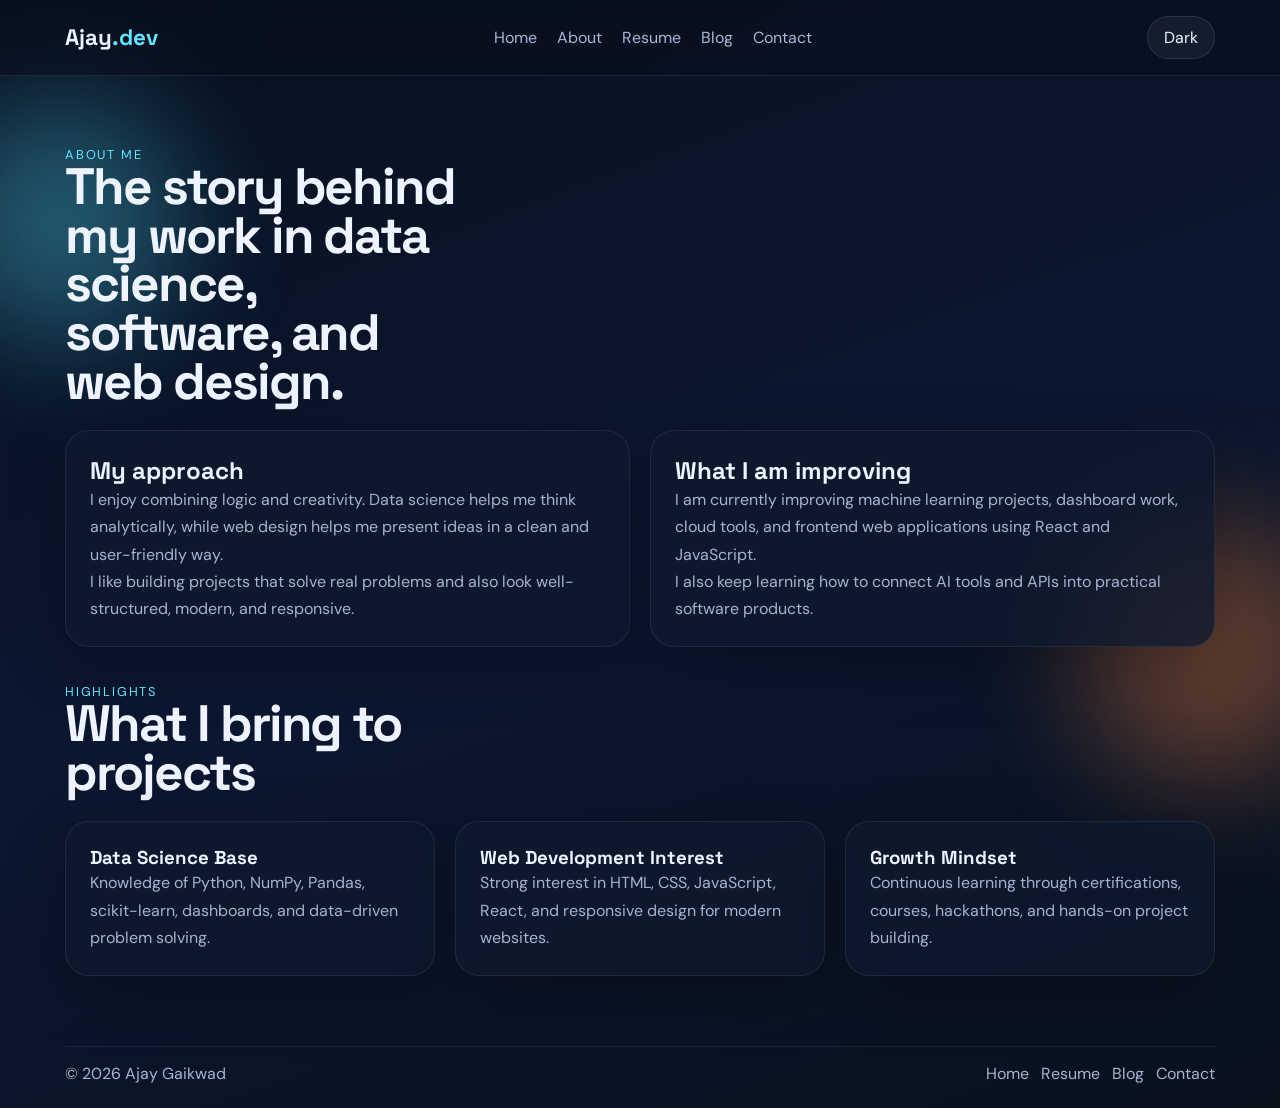
==== about.html @ 1c1d84cc "Week 1: Initial portfolio setup" ====
<!DOCTYPE html>
<html lang="en">
<head>
  <meta charset="UTF-8">
  <meta name="viewport" content="width=device-width, initial-scale=1.0">
  <title>About Ajay</title>
  <link rel="preconnect" href="https://fonts.googleapis.com">
  <link rel="preconnect" href="https://fonts.gstatic.com" crossorigin>
  <link href="https://fonts.googleapis.com/css2?family=Space+Grotesk:wght@400;500;700&family=DM+Sans:wght@400;500;700&display=swap" rel="stylesheet">
  <link rel="stylesheet" href="css/style.css">
</head>
<body>
  <div class="bg b1"></div>
  <div class="bg b2"></div>

  <header class="top">
    <nav class="wrap nav">
      <a href="index.html" class="logo">Ajay<span>.dev</span></a>
      <button class="menu-btn" type="button">Menu</button>
      <ul class="links">
        <li><a href="index.html">Home</a></li>
        <li><a href="about.html">About</a></li>
        <li><a href="resume.html">Resume</a></li>
        <li><a href="blog.html">Blog</a></li>
        <li><a href="contact.html">Contact</a></li>
      </ul>
      <button class="theme-btn" type="button">Dark</button>
    </nav>
  </header>

  <main class="sec wrap page">
    <div class="head show">
      <p class="small">About Me</p>
      <h1>The story behind my work in data science, software, and web design.</h1>
    </div>

    <div class="grid two">
      <div class="card show">
        <h2>My approach</h2>
        <p>I enjoy combining logic and creativity. Data science helps me think analytically, while web design helps me present ideas in a clean and user-friendly way.</p>
        <p>I like building projects that solve real problems and also look well-structured, modern, and responsive.</p>
      </div>
      <div class="card show">
        <h2>What I am improving</h2>
        <p>I am currently improving machine learning projects, dashboard work, cloud tools, and frontend web applications using React and JavaScript.</p>
        <p>I also keep learning how to connect AI tools and APIs into practical software products.</p>
      </div>
    </div>

    <div class="head show top-space">
      <p class="small">Highlights</p>
      <h2>What I bring to projects</h2>
    </div>

    <div class="grid three">
      <div class="card show">
        <h3>Data Science Base</h3>
        <p>Knowledge of Python, NumPy, Pandas, scikit-learn, dashboards, and data-driven problem solving.</p>
      </div>
      <div class="card show">
        <h3>Web Development Interest</h3>
        <p>Strong interest in HTML, CSS, JavaScript, React, and responsive design for modern websites.</p>
      </div>
      <div class="card show">
        <h3>Growth Mindset</h3>
        <p>Continuous learning through certifications, courses, hackathons, and hands-on project building.</p>
      </div>
    </div>
  </main>

  <footer class="foot">
    <div class="wrap foot-in">
      <p>&copy; <span id="year"></span> Ajay Gaikwad</p>
      <div class="foot-links">
        <a href="index.html">Home</a>
        <a href="resume.html">Resume</a>
        <a href="blog.html">Blog</a>
        <a href="contact.html">Contact</a>
      </div>
    </div>
  </footer>

  <script src="script.js"></script>
</body>
</html>
---- css/style.css ----
* {
  margin: 0;
  padding: 0;
  box-sizing: border-box;
}

html {
  scroll-behavior: smooth;
}

body {
  font-family: "DM Sans", sans-serif;
  color: #edf3ff;
  background: linear-gradient(160deg, #08111f, #0b1730, #09111d);
  overflow-x: hidden;
}

body.light {
  color: #1d2430;
  background: linear-gradient(160deg, #f7f1e8, #eee2d3, #f5ede4);
}

a {
  text-decoration: none;
  color: inherit;
}

button,
input,
textarea,
select {
  font: inherit;
}

.bg {
  position: fixed;
  border-radius: 50%;
  filter: blur(60px);
  z-index: -1;
  opacity: 0.35;
}

.b1 {
  top: 100px;
  left: -60px;
  width: 240px;
  height: 240px;
  background: #53dfff;
}

.b2 {
  right: -60px;
  bottom: 120px;
  width: 260px;
  height: 260px;
  background: #ff8a3d;
}

.wrap {
  width: min(1150px, calc(100% - 2rem));
  margin: auto;
}

.top {
  position: sticky;
  top: 0;
  z-index: 20;
  background: rgba(8, 16, 30, 0.55);
  backdrop-filter: blur(14px);
  border-bottom: 1px solid rgba(255, 255, 255, 0.08);
}

body.light .top {
  background: rgba(255, 255, 255, 0.6);
}

.nav {
  display: flex;
  align-items: center;
  justify-content: space-between;
  gap: 1rem;
  padding: 16px 0;
}

.logo,
h1,
h2,
h3 {
  font-family: "Space Grotesk", sans-serif;
}

.logo {
  font-size: 1.4rem;
  font-weight: 700;
}

.logo span,
.small,
.read {
  color: #63e4ff;
}

body.light .logo span,
body.light .small,
body.light .read {
  color: #006d93;
}

.links {
  display: flex;
  gap: 20px;
  list-style: none;
}

.links a {
  color: #a8b7d3;
}

body.light .links a {
  color: #5f6878;
}

.menu-btn,
.theme-btn,
.btn,
.f-btn,
.top-btn {
  border: 1px solid rgba(255, 255, 255, 0.1);
  border-radius: 999px;
  padding: 10px 16px;
  cursor: pointer;
  transition: 0.3s;
}

.menu-btn,
.theme-btn,
.f-btn,
.top-btn {
  background: rgba(255, 255, 255, 0.05);
  color: inherit;
}

.menu-btn {
  display: none;
}

.btn:hover,
.theme-btn:hover,
.menu-btn:hover,
.f-btn:hover,
.top-btn:hover {
  transform: translateY(-2px);
}

.main-btn {
  background: linear-gradient(135deg, #ff8a3d, #ffe27a);
  color: #111;
  font-weight: 700;
  border: none;
}

.alt-btn {
  background: rgba(255, 255, 255, 0.06);
}

.hero,
.grid,
.mini-grid,
.strip,
.last,
.foot-in {
  display: grid;
  gap: 20px;
}

.hero {
  grid-template-columns: 1.1fr 0.9fr;
  min-height: calc(100vh - 74px);
  align-items: center;
  padding: 70px 0 50px;
}

.hero h1,
.head h1,
.head h2,
.last h2 {
  font-size: clamp(2.3rem, 5vw, 5.4rem);
  line-height: 0.95;
  letter-spacing: -0.04em;
}

.head h1,
.head h2,
.last h2 {
  font-size: clamp(2rem, 4vw, 3.4rem);
  max-width: 12ch;
}

.small {
  font-size: 0.8rem;
  letter-spacing: 0.14em;
  text-transform: uppercase;
}

.text,
.text2,
.card p,
.box p,
.form label,
.note {
  color: #a5b5d1;
  line-height: 1.7;
}

body.light .text,
body.light .text2,
body.light .card p,
body.light .box p,
body.light .form label,
body.light .note {
  color: #616c7d;
}

.text {
  max-width: 55ch;
  margin-top: 18px;
}

.btns,
.tags,
.filters,
.foot-links,
.line,
.top-row {
  display: flex;
  flex-wrap: wrap;
  gap: 12px;
  align-items: center;
}

.btns {
  margin-top: 28px;
}

.tags {
  margin-top: 18px;
}

.tags span {
  padding: 10px 14px;
  border-radius: 999px;
  border: 1px solid rgba(255, 255, 255, 0.1);
  background: rgba(255, 255, 255, 0.04);
}

body.light .tags span {
  border-color: rgba(0, 0, 0, 0.08);
  background: rgba(255, 255, 255, 0.5);
}

.box,
.card,
.strip,
.last,
.form {
  background: rgba(14, 25, 45, 0.8);
  border: 1px solid rgba(255, 255, 255, 0.08);
  box-shadow: 0 18px 60px rgba(0, 0, 0, 0.25);
  border-radius: 24px;
  padding: 24px;
}

body.light .box,
body.light .card,
body.light .strip,
body.light .last,
body.light .form {
  background: rgba(255, 255, 255, 0.75);
  border-color: rgba(0, 0, 0, 0.08);
}

.big-box {
  margin-bottom: 20px;
}

.mini-grid {
  grid-template-columns: repeat(2, 1fr);
}

.full {
  grid-column: 1 / -1;
}

.num {
  font-size: clamp(2rem, 4vw, 2.8rem);
}

.dot {
  width: 12px;
  height: 12px;
  background: #66f3aa;
  border-radius: 50%;
  box-shadow: 0 0 0 8px rgba(102, 243, 170, 0.12);
}

.strip {
  grid-template-columns: 1fr auto;
  margin-bottom: 20px;
}

.sec,
.page {
  padding: 70px 0;
}

.head {
  margin-bottom: 24px;
}

.grid.one {
  grid-template-columns: 1fr;
}

.grid.two {
  grid-template-columns: repeat(2, 1fr);
}

.grid.three {
  grid-template-columns: repeat(3, 1fr);
}

.year-box {
  padding-bottom: 16px;
  margin-bottom: 16px;
  border-bottom: 1px solid rgba(255, 255, 255, 0.08);
}

body.light .year-box {
  border-color: rgba(0, 0, 0, 0.08);
}

.year-box span {
  color: #ff8a3d;
  font-weight: 700;
}

.no-line {
  border-bottom: none;
  margin-bottom: 0;
  padding-bottom: 0;
}

.skill {
  padding: 20px;
  border-radius: 18px;
  border: 1px solid rgba(255, 255, 255, 0.08);
  background: rgba(255, 255, 255, 0.03);
}

body.light .skill {
  border-color: rgba(0, 0, 0, 0.08);
  background: rgba(255, 255, 255, 0.55);
}

.skill-top {
  display: flex;
  justify-content: space-between;
  margin-bottom: 10px;
}

.bar {
  height: 12px;
  background: rgba(255, 255, 255, 0.08);
  border-radius: 999px;
  overflow: hidden;
}

.bar div {
  width: 0;
  height: 100%;
  background: linear-gradient(90deg, #63e4ff, #ff8a3d);
  transition: 1.2s;
}

.f-btn.on {
  background: #edf3ff;
  color: #111;
}

.project {
  gap: 14px;
}

.read {
  font-weight: 700;
}

.last {
  grid-template-columns: 1fr auto;
  align-items: center;
}

.top-space {
  margin-top: 36px;
}

.form {
  display: grid;
  gap: 14px;
}

.form label {
  display: grid;
  gap: 6px;
}

.form input,
.form textarea,
.form select {
  width: 100%;
  padding: 14px 16px;
  border: 1px solid rgba(255, 255, 255, 0.1);
  border-radius: 16px;
  background: rgba(255, 255, 255, 0.04);
  color: inherit;
}

.error {
  color: #ff8f8f;
  font-size: 0.9rem;
  min-height: 18px;
}

body.light .error {
  color: #c74040;
}

.list {
  padding-left: 20px;
  line-height: 1.8;
}

.resume-item {
  padding: 14px 0;
  border-bottom: 1px solid rgba(255, 255, 255, 0.08);
}

body.light .resume-item {
  border-color: rgba(0, 0, 0, 0.08);
}

.resume-item:last-child {
  border-bottom: none;
}

body.light .form input,
body.light .form textarea,
body.light .form select {
  border-color: rgba(0, 0, 0, 0.08);
  background: rgba(255, 255, 255, 0.8);
}

.foot {
  padding: 0 0 24px;
}

.foot-in {
  grid-template-columns: 1fr auto;
  padding-top: 16px;
  border-top: 1px solid rgba(255, 255, 255, 0.08);
  color: #a5b5d1;
}

body.light .foot-in {
  border-color: rgba(0, 0, 0, 0.08);
  color: #616c7d;
}

.top-btn {
  position: fixed;
  right: 16px;
  bottom: 16px;
  opacity: 0;
  visibility: hidden;
}

.show-top {
  opacity: 1;
  visibility: visible;
}

.show {
  opacity: 0;
  transform: translateY(25px);
  transition: 0.7s;
}

.done {
  opacity: 1;
  transform: translateY(0);
}

@media (max-width: 900px) {
  .hero,
  .grid.two,
  .grid.three,
  .strip,
  .last,
  .foot-in {
    grid-template-columns: 1fr;
  }

  .hero {
    min-height: auto;
  }
}

@media (max-width: 760px) {
  .menu-btn {
    display: inline-block;
  }

  .links {
    display: none;
    width: 100%;
    flex-direction: column;
    padding: 16px;
    border-radius: 18px;
    background: rgba(14, 25, 45, 0.92);
  }

  body.light .links {
    background: rgba(255, 255, 255, 0.92);
  }

  .links.open {
    display: flex;
  }

  .nav {
    flex-wrap: wrap;
  }

  .theme-btn {
    margin-left: auto;
  }

  .mini-grid {
    grid-template-columns: 1fr;
  }

  .full {
    grid-column: auto;
  }
}

@media (max-width: 560px) {
  .wrap {
    width: calc(100% - 1.2rem);
  }

  .btns,
  .filters {
    flex-direction: column;
    align-items: stretch;
  }

  .btn,
  .f-btn {
    width: 100%;
    text-align: center;
  }
}
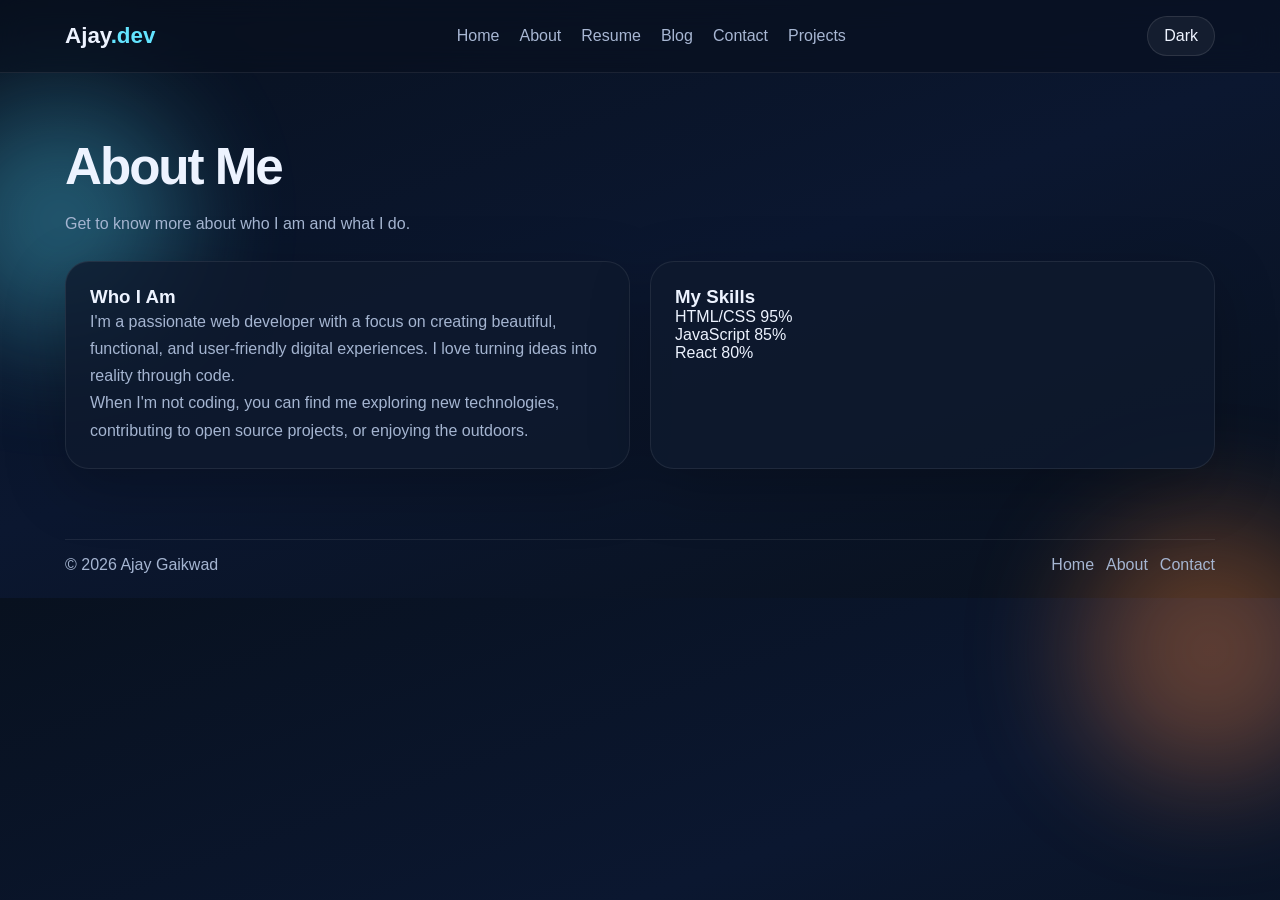
==== commit 555760fc: "adding mini projects in portfolio understanding user interaction also added authentication" ====
--- a/about.html
+++ b/about.html
@@ -3,10 +3,7 @@
 <head>
   <meta charset="UTF-8">
   <meta name="viewport" content="width=device-width, initial-scale=1.0">
-  <title>About Ajay</title>
-  <link rel="preconnect" href="https://fonts.googleapis.com">
-  <link rel="preconnect" href="https://fonts.gstatic.com" crossorigin>
-  <link href="https://fonts.googleapis.com/css2?family=Space+Grotesk:wght@400;500;700&family=DM+Sans:wght@400;500;700&display=swap" rel="stylesheet">
+  <title>About Me | Ajay's Portfolio</title>
   <link rel="stylesheet" href="css/style.css">
 </head>
 <body>
@@ -19,53 +16,68 @@
       <button class="menu-btn" type="button">Menu</button>
       <ul class="links">
         <li><a href="index.html">Home</a></li>
-        <li><a href="about.html">About</a></li>
+        <li><a href="about.html" class="active">About</a></li>
         <li><a href="resume.html">Resume</a></li>
         <li><a href="blog.html">Blog</a></li>
         <li><a href="contact.html">Contact</a></li>
+        <li class="dropdown">
+          <a href="javascript:void(0)" class="dropbtn">Projects</a>
+          <div class="dropdown-content">
+            <a href="projects/calculator.html">Calculator</a>
+            <a href="projects/todo.html">To-Do List</a>
+            <a href="projects/clock.html">Digital Clock</a>
+          </div>
+        </li>
       </ul>
       <button class="theme-btn" type="button">Dark</button>
     </nav>
   </header>
 
-  <main class="sec wrap page">
-    <div class="head show">
-      <p class="small">About Me</p>
-      <h1>The story behind my work in data science, software, and web design.</h1>
-    </div>
-
-    <div class="grid two">
-      <div class="card show">
-        <h2>My approach</h2>
-        <p>I enjoy combining logic and creativity. Data science helps me think analytically, while web design helps me present ideas in a clean and user-friendly way.</p>
-        <p>I like building projects that solve real problems and also look well-structured, modern, and responsive.</p>
+  <main class="wrap">
+    <section class="sec">
+      <div class="head">
+        <h1>About <span>Me</span></h1>
+        <p class="text">Get to know more about who I am and what I do.</p>
       </div>
-      <div class="card show">
-        <h2>What I am improving</h2>
-        <p>I am currently improving machine learning projects, dashboard work, cloud tools, and frontend web applications using React and JavaScript.</p>
-        <p>I also keep learning how to connect AI tools and APIs into practical software products.</p>
+      
+      <div class="grid two">
+        <div class="box">
+          <h3>Who I Am</h3>
+          <p>I'm a passionate web developer with a focus on creating beautiful, functional, and user-friendly digital experiences. I love turning ideas into reality through code.</p>
+          <p>When I'm not coding, you can find me exploring new technologies, contributing to open source projects, or enjoying the outdoors.</p>
+        </div>
+        <div class="box">
+          <h3>My Skills</h3>
+          <div class="skill">
+            <div class="skill-top">
+              <span>HTML/CSS</span>
+              <span>95%</span>
+            </div>
+            <div class="bar">
+              <div style="width: 95%"></div>
+            </div>
+          </div>
+          <div class="skill">
+            <div class="skill-top">
+              <span>JavaScript</span>
+              <span>85%</span>
+            </div>
+            <div class="bar">
+              <div style="width: 85%"></div>
+            </div>
+          </div>
+          <div class="skill">
+            <div class="skill-top">
+              <span>React</span>
+              <span>80%</span>
+            </div>
+            <div class="bar">
+              <div style="width: 80%"></div>
+            </div>
+          </div>
+        </div>
       </div>
-    </div>
-
-    <div class="head show top-space">
-      <p class="small">Highlights</p>
-      <h2>What I bring to projects</h2>
-    </div>
-
-    <div class="grid three">
-      <div class="card show">
-        <h3>Data Science Base</h3>
-        <p>Knowledge of Python, NumPy, Pandas, scikit-learn, dashboards, and data-driven problem solving.</p>
-      </div>
-      <div class="card show">
-        <h3>Web Development Interest</h3>
-        <p>Strong interest in HTML, CSS, JavaScript, React, and responsive design for modern websites.</p>
-      </div>
-      <div class="card show">
-        <h3>Growth Mindset</h3>
-        <p>Continuous learning through certifications, courses, hackathons, and hands-on project building.</p>
-      </div>
-    </div>
+    </section>
   </main>
 
   <footer class="foot">
@@ -73,13 +85,12 @@
       <p>&copy; <span id="year"></span> Ajay Gaikwad</p>
       <div class="foot-links">
         <a href="index.html">Home</a>
-        <a href="resume.html">Resume</a>
-        <a href="blog.html">Blog</a>
+        <a href="about.html">About</a>
         <a href="contact.html">Contact</a>
       </div>
     </div>
   </footer>
 
-  <script src="script.js"></script>
+  <script src="js/script.js"></script>
 </body>
-</html>
+</html>
--- a/css/style.css
+++ b/css/style.css
@@ -25,10 +25,7 @@
   color: inherit;
 }
 
-button,
-input,
-textarea,
-select {
+button, input, textarea, select {
   font: inherit;
 }
 
@@ -82,10 +79,7 @@
   padding: 16px 0;
 }
 
-.logo,
-h1,
-h2,
-h3 {
+.logo, h1, h2, h3 {
   font-family: "Space Grotesk", sans-serif;
 }
 
@@ -94,15 +88,11 @@
   font-weight: 700;
 }
 
-.logo span,
-.small,
-.read {
+.logo span, .small, .read {
   color: #63e4ff;
 }
 
-body.light .logo span,
-body.light .small,
-body.light .read {
+body.light .logo span, body.light .small, body.light .read {
   color: #006d93;
 }
 
@@ -120,11 +110,7 @@
   color: #5f6878;
 }
 
-.menu-btn,
-.theme-btn,
-.btn,
-.f-btn,
-.top-btn {
+.menu-btn, .theme-btn, .btn, .f-btn, .top-btn {
   border: 1px solid rgba(255, 255, 255, 0.1);
   border-radius: 999px;
   padding: 10px 16px;
@@ -132,10 +118,7 @@
   transition: 0.3s;
 }
 
-.menu-btn,
-.theme-btn,
-.f-btn,
-.top-btn {
+.menu-btn, .theme-btn, .f-btn, .top-btn {
   background: rgba(255, 255, 255, 0.05);
   color: inherit;
 }
@@ -144,11 +127,7 @@
   display: none;
 }
 
-.btn:hover,
-.theme-btn:hover,
-.menu-btn:hover,
-.f-btn:hover,
-.top-btn:hover {
+.btn:hover, .theme-btn:hover, .menu-btn:hover, .f-btn:hover, .top-btn:hover {
   transform: translateY(-2px);
 }
 
@@ -163,12 +142,7 @@
   background: rgba(255, 255, 255, 0.06);
 }
 
-.hero,
-.grid,
-.mini-grid,
-.strip,
-.last,
-.foot-in {
+.hero, .grid, .mini-grid, .strip, .last, .foot-in {
   display: grid;
   gap: 20px;
 }
@@ -180,18 +154,13 @@
   padding: 70px 0 50px;
 }
 
-.hero h1,
-.head h1,
-.head h2,
-.last h2 {
+.hero h1, .head h1, .head h2, .last h2 {
   font-size: clamp(2.3rem, 5vw, 5.4rem);
   line-height: 0.95;
   letter-spacing: -0.04em;
 }
 
-.head h1,
-.head h2,
-.last h2 {
+.head h1, .head h2, .last h2 {
   font-size: clamp(2rem, 4vw, 3.4rem);
   max-width: 12ch;
 }
@@ -202,22 +171,12 @@
   text-transform: uppercase;
 }
 
-.text,
-.text2,
-.card p,
-.box p,
-.form label,
-.note {
+.text, .text2, .card p, .box p, .form label, .note {
   color: #a5b5d1;
   line-height: 1.7;
 }
 
-body.light .text,
-body.light .text2,
-body.light .card p,
-body.light .box p,
-body.light .form label,
-body.light .note {
+body.light .text, body.light .text2, body.light .card p, body.light .box p, body.light .form label, body.light .note {
   color: #616c7d;
 }
 
@@ -226,12 +185,7 @@
   margin-top: 18px;
 }
 
-.btns,
-.tags,
-.filters,
-.foot-links,
-.line,
-.top-row {
+.btns, .tags, .filters, .foot-links, .line, .top-row {
   display: flex;
   flex-wrap: wrap;
   gap: 12px;
@@ -258,11 +212,7 @@
   background: rgba(255, 255, 255, 0.5);
 }
 
-.box,
-.card,
-.strip,
-.last,
-.form {
+.box, .card, .strip, .last, .form {
   background: rgba(14, 25, 45, 0.8);
   border: 1px solid rgba(255, 255, 255, 0.08);
   box-shadow: 0 18px 60px rgba(0, 0, 0, 0.25);
@@ -270,11 +220,7 @@
   padding: 24px;
 }
 
-body.light .box,
-body.light .card,
-body.light .strip,
-body.light .last,
-body.light .form {
+body.light .box, body.light .card, body.light .strip, body.light .last, body.light .form {
   background: rgba(255, 255, 255, 0.75);
   border-color: rgba(0, 0, 0, 0.08);
 }
@@ -308,8 +254,7 @@
   margin-bottom: 20px;
 }
 
-.sec,
-.page {
+.sec, .page {
   padding: 70px 0;
 }
 
@@ -329,135 +274,51 @@
   grid-template-columns: repeat(3, 1fr);
 }
 
-.year-box {
-  padding-bottom: 16px;
-  margin-bottom: 16px;
-  border-bottom: 1px solid rgba(255, 255, 255, 0.08);
-}
-
-body.light .year-box {
-  border-color: rgba(0, 0, 0, 0.08);
-}
-
-.year-box span {
-  color: #ff8a3d;
-  font-weight: 700;
-}
-
-.no-line {
-  border-bottom: none;
-  margin-bottom: 0;
-  padding-bottom: 0;
-}
-
-.skill {
-  padding: 20px;
-  border-radius: 18px;
-  border: 1px solid rgba(255, 255, 255, 0.08);
-  background: rgba(255, 255, 255, 0.03);
-}
-
-body.light .skill {
-  border-color: rgba(0, 0, 0, 0.08);
-  background: rgba(255, 255, 255, 0.55);
-}
-
-.skill-top {
-  display: flex;
-  justify-content: space-between;
-  margin-bottom: 10px;
-}
-
-.bar {
-  height: 12px;
-  background: rgba(255, 255, 255, 0.08);
-  border-radius: 999px;
+.project-card {
+  transition: transform 0.3s;
+}
+
+.project-card:hover {
+  transform: translateY(-5px);
+}
+
+.dropdown {
+  position: relative;
+  display: inline-block;
+}
+
+.dropdown-content {
+  display: none;
+  position: absolute;
+  background: rgba(14, 25, 45, 0.95);
+  min-width: 160px;
+  box-shadow: 0 8px 16px rgba(0, 0, 0, 0.2);
+  z-index: 1;
+  border-radius: 12px;
   overflow: hidden;
 }
 
-.bar div {
-  width: 0;
-  height: 100%;
-  background: linear-gradient(90deg, #63e4ff, #ff8a3d);
-  transition: 1.2s;
-}
-
-.f-btn.on {
-  background: #edf3ff;
-  color: #111;
-}
-
-.project {
-  gap: 14px;
-}
-
-.read {
-  font-weight: 700;
-}
-
-.last {
-  grid-template-columns: 1fr auto;
-  align-items: center;
-}
-
-.top-space {
-  margin-top: 36px;
-}
-
-.form {
-  display: grid;
-  gap: 14px;
-}
-
-.form label {
-  display: grid;
-  gap: 6px;
-}
-
-.form input,
-.form textarea,
-.form select {
-  width: 100%;
-  padding: 14px 16px;
-  border: 1px solid rgba(255, 255, 255, 0.1);
-  border-radius: 16px;
-  background: rgba(255, 255, 255, 0.04);
+body.light .dropdown-content {
+  background: rgba(255, 255, 255, 0.95);
+}
+
+.dropdown-content a {
   color: inherit;
-}
-
-.error {
-  color: #ff8f8f;
-  font-size: 0.9rem;
-  min-height: 18px;
-}
-
-body.light .error {
-  color: #c74040;
-}
-
-.list {
-  padding-left: 20px;
-  line-height: 1.8;
-}
-
-.resume-item {
-  padding: 14px 0;
-  border-bottom: 1px solid rgba(255, 255, 255, 0.08);
-}
-
-body.light .resume-item {
-  border-color: rgba(0, 0, 0, 0.08);
-}
-
-.resume-item:last-child {
-  border-bottom: none;
-}
-
-body.light .form input,
-body.light .form textarea,
-body.light .form select {
-  border-color: rgba(0, 0, 0, 0.08);
-  background: rgba(255, 255, 255, 0.8);
+  padding: 12px 16px;
+  display: block;
+  transition: background 0.2s;
+}
+
+.dropdown-content a:hover {
+  background: rgba(255, 255, 255, 0.1);
+}
+
+body.light .dropdown-content a:hover {
+  background: rgba(0, 0, 0, 0.05);
+}
+
+.dropdown:hover .dropdown-content {
+  display: block;
 }
 
 .foot {
@@ -476,19 +337,6 @@
   color: #616c7d;
 }
 
-.top-btn {
-  position: fixed;
-  right: 16px;
-  bottom: 16px;
-  opacity: 0;
-  visibility: hidden;
-}
-
-.show-top {
-  opacity: 1;
-  visibility: visible;
-}
-
 .show {
   opacity: 0;
   transform: translateY(25px);
@@ -501,12 +349,7 @@
 }
 
 @media (max-width: 900px) {
-  .hero,
-  .grid.two,
-  .grid.three,
-  .strip,
-  .last,
-  .foot-in {
+  .hero, .grid.two, .grid.three, .strip, .last, .foot-in {
     grid-template-columns: 1fr;
   }
 
@@ -559,15 +402,13 @@
     width: calc(100% - 1.2rem);
   }
 
-  .btns,
-  .filters {
+  .btns, .filters {
     flex-direction: column;
     align-items: stretch;
   }
 
-  .btn,
-  .f-btn {
+  .btn, .f-btn {
     width: 100%;
     text-align: center;
   }
-}
+}
